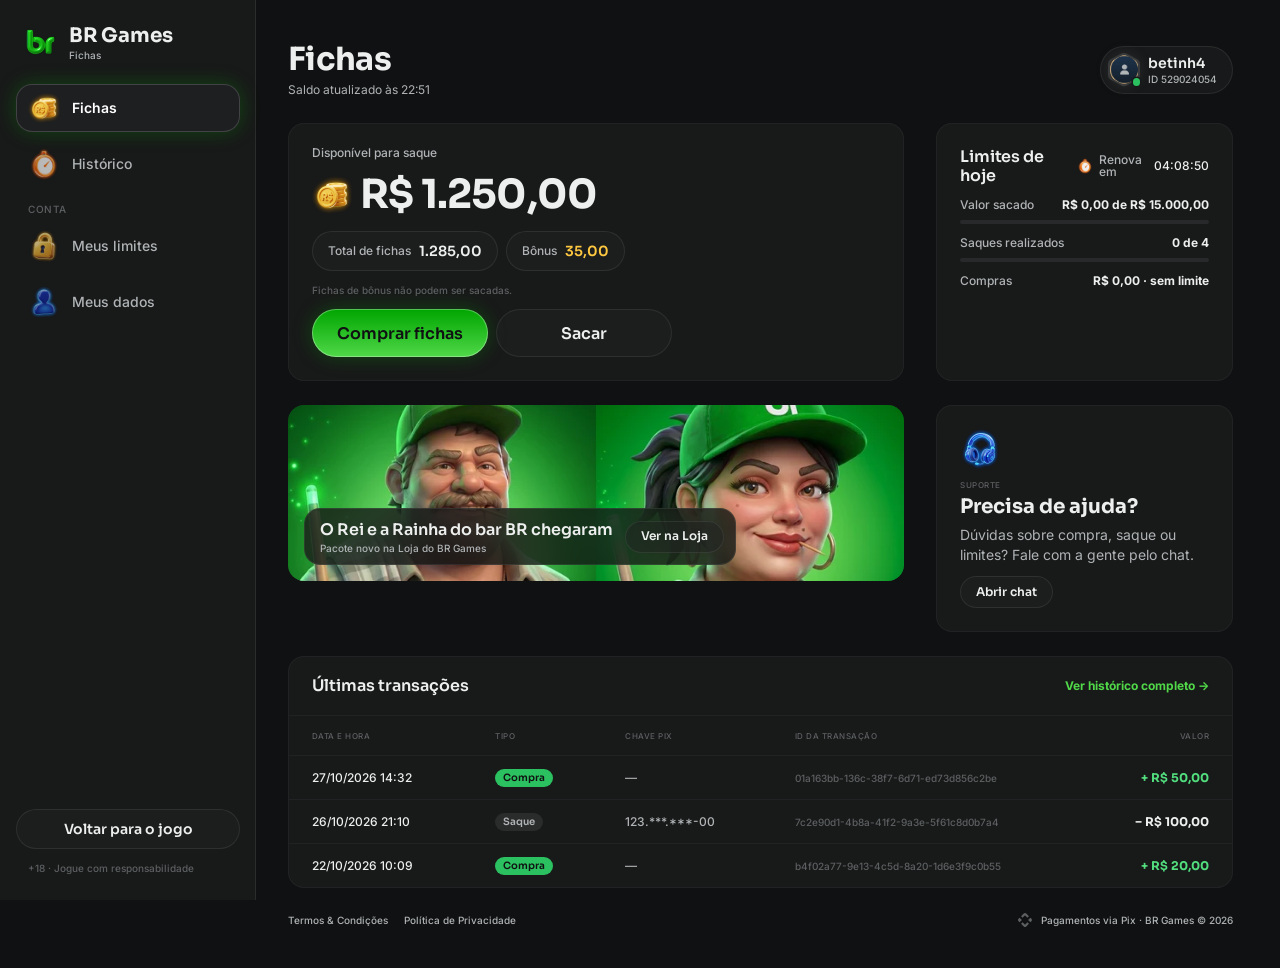
==== fichas/index.html @ 83081dbf "BR Games · protótipo navegável gerado a partir do EstrelaGames (cores, logo, verso, Rei e Rainha do " ====
<!doctype html>
<html lang="pt-BR">
<head>
<meta charset="utf-8">
<meta name="viewport" content="width=device-width, initial-scale=1, viewport-fit=cover">
<meta name="robots" content="noindex, nofollow">
<meta name="theme-color" content="#101112">
<title>Fichas · BR Games</title>
<link rel="icon" href="../assets/ui/logo_icon.webp">
<link rel="preconnect" href="https://fonts.googleapis.com">
<link rel="preconnect" href="https://fonts.gstatic.com" crossorigin>
<link rel="stylesheet" href="https://fonts.googleapis.com/css2?family=Inter:wght@400;500;600;700&family=Sora:wght@600;700;800&display=swap">
<link rel="stylesheet" href="../css/tokens.css?v=20261027h">
<link rel="stylesheet" href="../css/ui.css?v=20261027h">
<link rel="stylesheet" href="fichas.css?v=20261027h">
</head>
<body>
<svg width="0" height="0" style="position:absolute" aria-hidden="true">
  <defs><clipPath id="hexclip" clipPathUnits="objectBoundingBox"><path id="hexpath" d=""/></clipPath></defs>
  <symbol id="i-chev-l-light" viewBox="0 0 320 512"><path d="M20.7 267.3c-6.2-6.2-6.2-16.4 0-22.6l192-192c6.2-6.2 16.4-6.2 22.6 0s6.2 16.4 0 22.6L54.6 256 235.3 436.7c6.2 6.2 6.2 16.4 0 22.6s-16.4 6.2-22.6 0l-192-192z"/></symbol>
  <symbol id="i-x" viewBox="0 0 384 512"><path d="M324.5 411.1c6.2 6.2 16.4 6.2 22.6 0s6.2-16.4 0-22.6L214.6 256 347.1 123.5c6.2-6.2 6.2-16.4 0-22.6s-16.4-6.2-22.6 0L192 233.4 59.5 100.9c-6.2-6.2-16.4-6.2-22.6 0s-6.2 16.4 0 22.6L169.4 256 36.9 388.5c-6.2 6.2-6.2 16.4 0 22.6s16.4 6.2 22.6 0L192 278.6 324.5 411.1z"/></symbol>
  <symbol id="i-check" viewBox="0 0 448 512"><path d="M438.6 105.4c12.5 12.5 12.5 32.8 0 45.3l-256 256c-12.5 12.5-32.8 12.5-45.3 0l-128-128c-12.5-12.5-12.5-32.8 0-45.3s32.8-12.5 45.3 0L160 338.7 393.4 105.4c12.5-12.5 32.8-12.5 45.3 0z"/></symbol>
  <symbol id="i-copy" viewBox="0 0 448 512"><path d="M208 0H332.1c12.7 0 24.9 5.1 33.9 14.1l67.9 67.9c9 9 14.1 21.2 14.1 33.9V336c0 26.5-21.5 48-48 48H208c-26.5 0-48-21.5-48-48V48c0-26.5 21.5-48 48-48zM48 128h80v64H64V448H256V416h64v48c0 26.5-21.5 48-48 48H48c-26.5 0-48-21.5-48-48V176c0-26.5 21.5-48 48-48z"/></symbol>
  <symbol id="i-pix" viewBox="0 0 24 24"><path d="M6.1 6.3 10.1 2.3a2.7 2.7 0 0 1 3.8 0l4 4-2.3 2.3-2.9-2.9a1 1 0 0 0-1.4 0L8.4 8.6 6.1 6.3zm11.8 11.4-4 4a2.7 2.7 0 0 1-3.8 0l-4-4 2.3-2.3 2.9 2.9a1 1 0 0 0 1.4 0l2.9-2.9 2.3 2.3zM2.3 10.1l1.6-1.6L7.4 12l-3.5 3.5-1.6-1.6a2.7 2.7 0 0 1 0-3.8zm19.4 0a2.7 2.7 0 0 1 0 3.8l-1.6 1.6-3.5-3.5 3.5-3.5 1.6 1.6z"/></symbol>
</svg>

<div class="fx">
  <aside class="side" id="side" aria-label="Menu"></aside>
  <div class="main">
    <header class="mtop" id="mtop"></header>
    <main class="page" id="page"></main>
    <footer class="foot" id="foot"></footer>
  </div>
</div>
<div class="veil" id="veil" hidden><section class="drawer" id="drawer" role="dialog" aria-modal="true"></section></div>
<div class="toast" id="toast"><span class="hint-pill" id="toastTxt"></span></div>

<script src="fichas.js?v=20261027h"></script>
</body>
</html>
---- css/tokens.css ----
/* BR Games · tokens do DS EstrelaGames (Rjx31bgpOt4m1U8DVKyWtd · modo BR Games), valores resolvidos 1:1 */
:root{
  color-scheme: dark;
  /* background */
  --bg-default:#101112; --bg-subtle:#181919; --bg-strong:#212223; --bg-raised:#28292a; --bg-inset:#010101; --bg-highlight:#ffffff14; --bg-chrome:#181919; --bg-divider:#28292a; --bg-band:#00000052;
  --bga-default-50:#10111280; --bga-default-75:#101112bf; --bga-subtle-50:#18191980; --bga-subtle-75:#181919bf;
  --bga-strong-25:#21222340; --bga-strong-50:#21222380; --bga-strong-75:#212223bf;
  --bga-secondary-16:#50d84929; --bga-secondary-32:#50d84952; --bga-accent-12:#ffc8411f;
  /* border */
  --border-muted:#ffffff14; --border-default:#212223; --border-strong:#383a3b; --border-focus:#00a500;
  --border-hl-top:#ffffff29; --border-gold-top:#b3f6ade5; --border-gold-bottom:#00a5005c;
  /* text */
  --text-default:#edeeee; --text-muted:#b0b4b6; --text-link:#50d849; --text-subtle:#5d6062; --text-disabled:#454849;
  --text-brand:#50d849; --text-success:#52de7e; --text-error:#ff6b6e; --text-prize:#ffc841;
  --text-on-color:#ffffff; --text-on-color-muted:#ffffffd9; --text-on-color-subtle:#ffffffb2; --text-on-light:#101112;
  /* system */
  --sys-info:#00b201; --sys-success:#2cc160; --sys-success-strong:#8cf0a9; --sys-warning:#ffbe2e; --sys-error:#ef4452;
  --sysa-success-25:#2cc16040; --sysa-error-25:#ef445240; --sysa-info-25:#3b74f540;
  --notification-error:#ef4452;
  /* effects */
  --hl-subtle:#ffffff29; --hl:#ffffff52; --hl-strong:#ffffff7a;
  --shadow-faint:#0000001f; --shadow-subtle:#0000003d; --shadow:#00000066; --shadow-strong:#00000080;
  --glow-info:#00a50052; --glow-accent:#ffbe2e52; --glow-success:#52de7ea3; --glow-gold:#50d84952; --glow-blue:#50d849; --glow-red:#ff6b6e;
  /* surfaces */
  --surface-card-top:#181919; --surface-card-bottom:#101112; --surface-elevated-top:#28292a; --surface-elevated-bottom:#181919;
  /* buttons */
  --btn-primary-top:#00a500; --btn-primary-bg:#297e25; --btn-secondary-border:#00b201;
  --btn-disabled-top:#28292a; --btn-disabled-bg:#28292a; --btn-disabled-text:#454849;
  /* tabs */
  --tab-default-text:#b0b4b6; --tab-container:#212223; --input-border:#212223;
  --tab-padrao:#00a500; --tab-padrao-tint:#00a5003d; --tab-rosa:#e93d82; --tab-rosa-tint:#e93d823d;
  /* games */
  --game-truco:#e5484d; --game-paulista:#3b74f5; --game-cacheta:#8752f2; --game-tranca:#2cc160; --game-buraco:#1f9a4a;
  --game-poker:#0fa968; --game-sinuca:#2fa35a; --game-todos:#00b201; --game-domino:#14b8a6; --game-dama:#f76b15; --game-xadrez:#5b6cff;
  --game-paulista-tint:#3b74f53d; --game-truco-tint:#e5484d3d; --game-cacheta-tint:#8752f23d; --game-buraco-tint:#1f9a4a3d;
  /* crew */
  --crew-engenheiro:#4fb3ff; --crew-comandante:#f5c542; --crew-piloto:#ff5a36; --crew-navegador:#e86bff; --crew-explorador:#4dffb8;
  --crew-bar:#ff9f43; --crew-reis:#34d399; --crew-nobru:#3d8bff; --crew-inhui:#ff4fb0;
  /* stake / table */
  --stake-padrao-top:#215a1e; --stake-padrao-bottom:#182b16; --stake-iniciante-top:#1f9a4a; --stake-iniciante-bottom:#1f502c;
  --table-card-top:#1f5a4a; --table-card-bottom:#0f2e2a; --table-stake:#ffc841;
  --plus-bg:#52de7e; --plus-icon:#101112;
  /* cards */
  --card-face:#ffffff; --card-border:#9ea2a4; --suit-red:#c72c3d; --suit-black:#141922; --back-top:#256b22; --back-bottom:#163c14;
  /* seat timer */
  --seat-timer-track:#ffffff1f; --seat-timer:#00b201;
  /* type */
  --f-display:"Sora", "Inter", system-ui, sans-serif;
  --f-ui:"Inter", system-ui, -apple-system, sans-serif;
  --f-call:"Industry", "Sora", sans-serif;
  /* marca · BR Games (sobrescreve) */
  --back-top:#163c14; --back-bottom:#121b12; --btn-primary-text:#101112; --btn-primary-bg:#50d849; --crew-nobru:#00B201; --crew-inhui:#00B201; --crew-rainhabr:#50D849;
}
/* estilos de texto do DS */
.t-d3xl{font:700 64px/1.2 var(--f-display);letter-spacing:-.02em}
.t-d2xl{font:700 48px/1.2 var(--f-display);letter-spacing:-.02em}
.t-dxl{font:700 40px/1.2 var(--f-display);letter-spacing:-.02em}
.t-dl{font:700 32px/1.2 var(--f-display);letter-spacing:-.02em}
.t-dm{font:700 24px/1.2 var(--f-display);letter-spacing:-.01em}
.t-ds{font:700 20px/1.2 var(--f-display);letter-spacing:-.01em}
.t-dxs{font:600 16px/1.2 var(--f-display)}
.t-d2xs{font:600 14px/1.2 var(--f-display)}
.t-d3xs{font:600 12px/1.2 var(--f-display)}
.t-hm{font:700 20px/1.2 var(--f-ui)}
.t-ll{font:500 16px/1 var(--f-ui)} .t-lm{font:500 14px/1 var(--f-ui)} .t-ls{font:500 12px/1 var(--f-ui)} .t-lxs{font:500 10px/1 var(--f-ui)} .t-l2xs{font:500 8px/1 var(--f-ui)}
.t-link{font:700 12px/1.5 var(--f-ui)}
.t-p2xl{font:400 20px/1.5 var(--f-ui)} .t-pm{font:400 14px/1.5 var(--f-ui)} .t-ps{font:400 12px/1.5 var(--f-ui)}
---- css/ui.css ----
/* EstrelaGames · base + componentes do DS (Apple Gamer Style · Glass). Medidas 1:1 com o Figma (frame 375). */
*{box-sizing:border-box}
html,body{height:100%;margin:0}
body{background:#05080c;color:var(--text-default);font-family:var(--f-ui);-webkit-font-smoothing:antialiased;overflow:hidden;-webkit-text-size-adjust:100%}
button{font:inherit;color:inherit;border:0;background:none;padding:0;margin:0;cursor:pointer;-webkit-tap-highlight-color:transparent;text-align:inherit}
button:focus-visible,[role="button"]:focus-visible{outline:2px solid var(--border-focus);outline-offset:2px}
/* cards clicáveis são div[role=button]: o WebKit (iPhone) não estica os filhos de um <button> com flex */
[role="button"]{cursor:pointer;-webkit-tap-highlight-color:transparent;-webkit-user-select:none;user-select:none;outline:0}
input{font:inherit;color:inherit;border:0;background:none;outline:0;padding:0;margin:0;min-width:0}
img,video{display:block;max-width:100%;user-select:none;-webkit-user-drag:none}
svg{display:block}
[hidden]{display:none!important}
.ic{flex:none;object-fit:contain;pointer-events:none}

/* ---------- aparelho ---------- */
.stage-wrap{position:fixed;inset:0;display:flex;align-items:center;justify-content:center}
.phone{position:relative;width:375px;height:812px;background:var(--bg-subtle);overflow:hidden;border-radius:48px;box-shadow:0 0 0 10px #0c1016,0 0 0 11px #2a3340,0 40px 80px rgba(0,0,0,.6);transform-origin:center;display:flex;flex-direction:column}
.status{position:relative;flex:none;height:44px;display:flex;align-items:center;justify-content:space-between;padding:0 26px 0 32px;font:600 15px/1 var(--f-ui);background:var(--bg-subtle);z-index:60;pointer-events:none}
.status .island{position:absolute;left:50%;top:10px;width:118px;height:32px;margin-left:-59px;border-radius:20px;background:#000}
.status .icons{display:flex;gap:6px;align-items:center}
.app{position:relative;flex:1;min-height:0;overflow:hidden}
@media (max-width:520px){
  .phone{width:100vw;height:100vh;height:100dvh;border-radius:0;box-shadow:none;transform:none!important}
  .status{display:none}
  .app{padding-top:env(safe-area-inset-top,0px)}
}
.scr{position:absolute;inset:0;display:flex;flex-direction:column;background:var(--bg-subtle);overflow:hidden}
.app>.scr{top:env(safe-area-inset-top,0px)}
@media (min-width:521px){.app>.scr{top:0}}
.scroll{flex:1;min-height:0;overflow-y:auto;overflow-x:hidden;-webkit-overflow-scrolling:touch;scrollbar-width:none;overscroll-behavior:contain}
.scroll::-webkit-scrollbar,.hscroll::-webkit-scrollbar{display:none}
/* linha com rolagem lateral: sem clip, sangra até a borda da tela (regra Oct 26) */
.hscroll{display:flex;overflow-x:auto;overflow-y:visible;scrollbar-width:none;margin:0 -8px;padding:0 8px;scroll-padding:0 8px;-webkit-overflow-scrolling:touch}

/* ---------- ícones 3D ---------- */
.i16{width:16px;height:16px}.i20{width:20px;height:20px}.i24{width:24px;height:24px}.i28{width:28px;height:28px}.i32{width:32px;height:32px}.i36{width:36px;height:36px}.i40{width:40px;height:40px}.i48{width:48px;height:48px}

/* ---------- header-game (Mobile · Glass) ---------- */
.hdr{position:relative;flex:none;height:64px;display:flex;align-items:center;gap:4px;padding:8px 12px;background:var(--bg-subtle);overflow:hidden;z-index:20}
.hdr::before{content:"";position:absolute;left:48px;top:-70px;width:280px;height:140px;border-radius:50%;background:var(--glow-blue);filter:blur(60px);opacity:.15;pointer-events:none}
.hdr .side{position:relative;flex:1;min-width:0;display:flex;align-items:center;gap:4px}
.hdr .logo{width:24px;height:36px;display:grid;place-items:center;flex:none}
.hdr .logo img{width:25px;height:24px}
.cpill{flex:1;min-width:0;height:34px;display:flex;align-items:center;gap:2px;padding:4px;border-radius:999px;background:linear-gradient(90deg,#52de7e1a,#21222306),var(--bga-strong-50);box-shadow:inset 0 0 0 1px var(--border-muted);overflow:hidden}
.cpill.bonus{padding:4px 8px 4px 4px;background:linear-gradient(90deg,#21222306,#ffc8411a),var(--bga-strong-50)}
.cpill .ic{width:24px;height:24px}
.cpill .t{flex:1;min-width:0;display:flex;flex-direction:column;gap:2px;text-align:left}
.cpill .t small{font:500 8px/1 var(--f-ui);color:var(--text-muted)}
.cpill .t b{font:700 12px/10px var(--f-ui);color:var(--text-default);white-space:nowrap;overflow:hidden;text-overflow:ellipsis}
.cpill.bonus .t b{color:var(--text-prize)}
.cpill .plus{width:20px;height:20px;border-radius:10px;background:var(--plus-bg);display:grid;place-items:center;flex:none}
.cpill .plus svg{width:12px;height:12px;fill:var(--plus-icon)}
.hbell{position:relative;width:36px;height:36px;border-radius:18px;background:var(--bga-strong-50);box-shadow:inset 0 0 0 1px var(--border-muted);display:grid;place-items:center;flex:none}
.hbell .ic{width:28px;height:28px}
.hbell i{position:absolute;left:28px;top:0;width:8px;height:8px;border-radius:50%;background:var(--notification-error)}
.hbell i[hidden]{display:none}

/* ---------- header-avatar (hexágono com borda da tripulação) ---------- */
.hav{position:relative;display:inline-block;flex:none;width:var(--w,44px);height:var(--h,48px)}
.hav .gl{position:absolute;left:-4.5%;top:0;width:109%;aspect-ratio:1;border-radius:50%;background:var(--cc);filter:blur(calc(var(--w,44px) * .16));opacity:.45;pointer-events:none}
.hav .hx{position:absolute;inset:0;-webkit-clip-path:url(#hexclip);clip-path:url(#hexclip);background:var(--cc)}
.hav .hx img{position:absolute;inset:2px;width:calc(100% - 4px);height:calc(100% - 4px);object-fit:cover;object-position:center top;-webkit-clip-path:url(#hexclip);clip-path:url(#hexclip);background:var(--bg-raised)}
.hav .on{position:absolute;left:77%;top:75%;width:23%;aspect-ratio:1;border-radius:50%;background:var(--sys-success);box-shadow:0 0 0 1.5px var(--bg-subtle)}
.hav.xs{--w:24px;--h:26px}.hav.s{--w:32px;--h:35px}.hav.m{--w:44px;--h:48px}.hav.l{--w:56px;--h:60px}
.hav.xs .hx img,.hav.s .hx img{inset:1.5px;width:calc(100% - 3px);height:calc(100% - 3px)}
.hav.empty{height:var(--w)}
.hav.empty .av0{position:absolute;inset:4.5%;width:91%;height:91%}
.hav.empty .add{position:absolute;left:63.6%;top:63.6%;width:27.3%;height:27.3%;border-radius:50%;background:var(--plus-bg);box-shadow:0 0 0 1.2px var(--bg-subtle);display:grid;place-items:center}
.hav.empty .add svg{width:58%;height:58%;fill:var(--plus-icon)}

/* ---------- avatar circular (avatar-estrela-games) ---------- */
.av{position:relative;display:inline-block;vertical-align:middle;flex:none;width:var(--s,48px);height:var(--s,48px);border-radius:50%;background:linear-gradient(180deg,var(--surface-elevated-top),var(--surface-elevated-bottom));box-shadow:inset 0 0 0 var(--bw,2px) #ffffff29}
.av img{position:absolute;inset:var(--bw,2px);width:calc(100% - 2*var(--bw,2px));height:calc(100% - 2*var(--bw,2px));border-radius:50%;object-fit:cover;object-position:center top}
.av.s{--s:32px;--bw:1px}.av.m{--s:48px;--bw:2px}.av.l{--s:80px;--bw:3px}.av.xl{--s:120px;--bw:4px}
.av .lvl{position:absolute;left:50%;bottom:-4px;transform:translateX(-50%);padding:1px 6px;border-radius:999px;background:var(--bg-raised);box-shadow:0 0 0 2px var(--bg-default);font:600 12px/14px var(--f-display);white-space:nowrap}
.av.empty .ph{position:absolute;inset:25%;width:50%;height:50%;fill:#ffffff52}
.av .addb{position:absolute;left:63.3%;top:63.3%;width:36.7%;height:36.7%;border-radius:50%;background:var(--plus-bg);display:grid;place-items:center;box-shadow:0 0 0 3px var(--bg-subtle)}
.av .addb svg{width:50%;height:50%;fill:#fff}

/* ---------- navbar-glass ---------- */
.nav{position:absolute;left:16px;right:16px;bottom:calc(12px + env(safe-area-inset-bottom,0px));height:64px;display:flex;align-items:stretch;padding:4px;border-radius:24px;background:var(--bga-strong-75);box-shadow:inset 0 0 0 1px var(--border-muted);-webkit-backdrop-filter:blur(24px);backdrop-filter:blur(24px);z-index:30}
.nav>button{position:relative;flex:1;min-width:0;display:flex;flex-direction:column;align-items:center;justify-content:center;border-radius:20px}
.nav>button .ic{width:32px;height:32px;opacity:.75}
.nav>button>span{font:500 10px/1 var(--f-ui);color:var(--text-subtle);white-space:nowrap}
.nav>button.on{flex:none;width:104px;justify-content:flex-end;gap:2px;padding-bottom:6px;background:var(--bga-secondary-16);box-shadow:inset 0 0 0 1px var(--hl-subtle),0 0 20px var(--glow-info)}
.nav>button.on .ic{position:absolute;left:28px;top:-14px;width:48px;height:48px;opacity:1}
.nav>button.on .lr{width:100%;display:flex;align-items:center;justify-content:space-between;padding:0 8px}
.nav>button.on .lr span{font:500 10px/1 var(--f-ui);color:var(--text-on-color)}
.nav .lr i{width:16px;height:16px;display:grid;place-items:center}
.nav .lr svg{width:10px;height:16px;fill:var(--text-on-color)}

/* ---------- game-block ---------- */
.gb{position:relative;flex:none;width:72px;height:64px;border-radius:16px;display:flex;flex-direction:column;align-items:center;justify-content:center;padding:4px 0;background:var(--tab-container);box-shadow:inset 0 0 0 1px var(--hl);font:500 10px/1 var(--f-ui);color:var(--text-on-color);white-space:nowrap}
.gb .ic{width:40px;height:40px}
.gb.on{justify-content:flex-end;padding:0 0 6px;background:var(--gc);box-shadow:0 4px 12px var(--gs,transparent)}
.gb.on .ic{position:absolute;left:50%;top:-12px;width:60px;height:60px;margin-left:-30px}
.gb .lk{position:absolute;right:4px;top:4px;width:14px;height:14px;opacity:.8}
.gb.on .lk{display:none}
.games-row{gap:8px;padding-top:12px;margin-top:-12px}
.games-row .gb{width:72px}

/* ---------- tabs ---------- */
.tabs{display:flex;gap:2px;height:44px;padding:4px;border-radius:12px;background:var(--bg-raised);box-shadow:inset 0 0 0 1px var(--input-border)}
.tabs>button{position:relative;flex:1;min-width:0;height:34px;border-radius:8px;display:flex;align-items:center;justify-content:center;padding:8px 16px;font:500 12px/1 var(--f-ui);color:var(--tab-default-text);white-space:nowrap}
.tabs>button.on{background:var(--tc-tint);font:700 12px/18px var(--f-ui);color:var(--text-default)}
.tabs>button.on::after{content:"";position:absolute;left:50%;bottom:0;width:24px;height:3px;margin-left:-12px;border-radius:2px;background:var(--tc);box-shadow:0 0 8px var(--tc)}
.tabs>button .lk{font:500 9px/1 var(--f-ui);margin-left:4px;opacity:.7}
.tabs{--tc:var(--tab-padrao);--tc-tint:var(--tab-padrao-tint)}
.tabs.t-azul{--tc:var(--game-paulista);--tc-tint:var(--game-paulista-tint)}
.tabs.t-vermelha{--tc:var(--game-truco);--tc-tint:var(--game-truco-tint)}
.tabs.t-roxa{--tc:var(--game-cacheta);--tc-tint:var(--game-cacheta-tint)}
.tabs.t-verde{--tc:var(--game-buraco);--tc-tint:var(--game-buraco-tint)}
.tabs.t-rosa{--tc:var(--tab-rosa);--tc-tint:var(--tab-rosa-tint)}

/* ---------- button-glass ---------- */
.btn{display:inline-flex;align-items:center;justify-content:center;gap:8px;white-space:nowrap;transition:transform .12s,filter .12s;flex:none}
.btn:active{transform:scale(.97)}
.btn.l{height:48px;padding:0 24px;border-radius:24px;font:600 16px/1.2 var(--f-display)}
.btn.m{height:40px;padding:0 20px;border-radius:20px;font:600 14px/1.2 var(--f-display)}
.btn.s{height:32px;padding:0 16px;border-radius:16px;font:600 12px/1.2 var(--f-display)}
.btn.xl{height:56px;padding:0 24px;border-radius:28px;font:600 16px/1.2 var(--f-display)}
.btn.m44{height:44px;border-radius:22px}
.btn.pri{background:linear-gradient(180deg,var(--btn-primary-top),var(--btn-primary-bg));box-shadow:inset 0 0 0 1px var(--hl),0 0 20px var(--glow-info);color:var(--btn-primary-text)}
.btn.sec{background:var(--bga-strong-50);box-shadow:inset 0 0 0 1px var(--border-muted);color:var(--text-default)}
.btn:disabled,.btn.dis{background:var(--btn-disabled-bg);box-shadow:none;color:var(--btn-disabled-text);pointer-events:none}
.btn.danger-txt{background:none;box-shadow:none;color:var(--text-error);font:500 14px/1 var(--f-ui)}
.btn.fill{flex:1;min-width:0}
.btn.wide{width:100%}
.btn .ic{width:20px;height:20px}

/* ---------- button-icon ---------- */
.bicon{width:40px;height:40px;border-radius:20px;display:grid;place-items:center;flex:none;background:var(--bga-strong-50);box-shadow:inset 0 0 0 1px var(--border-muted)}
.bicon .ic{width:24px;height:24px}
.bicon.s{width:32px;height:32px;border-radius:16px}.bicon.s .ic{width:20px;height:20px}
.bicon svg{width:14px;height:14px;fill:var(--text-default)}
.bicon.s28{width:28px;height:28px;border-radius:14px}.bicon.s28 svg{width:16px;height:16px}

/* ---------- tag ---------- */
.tag{display:inline-flex;align-items:center;gap:4px;padding:2px 8px;border-radius:999px;font:600 12px/14px var(--f-display);white-space:nowrap;flex:none}
.tag.neutral{background:#ffffff14;color:var(--text-muted)}
.tag.gold{background:#50d84929;color:var(--text-brand);box-shadow:inset 0 0 0 1px #b3f6ad8c}
.tag.success{background:var(--sys-success);color:var(--bg-default)}
.tag.danger{background:var(--sys-error);color:var(--text-default)}
.tag.info{background:var(--sys-info);color:var(--text-default)}
.tag.live{background:var(--sys-error);color:var(--text-default)}
.tag.beginner{background:var(--game-buraco);color:var(--text-default)}

/* ---------- section-title ---------- */
.stitle{display:flex;align-items:center;justify-content:space-between;gap:16px}
.stitle .tx{flex:1;min-width:0;display:flex;flex-direction:column;gap:2px}
.stitle b{font:700 20px/1.2 var(--f-display);letter-spacing:-.01em}
.stitle small{font:500 12px/1 var(--f-ui);color:var(--text-muted)}
.trow{display:flex;align-items:center;justify-content:space-between;gap:8px}
.trow b{font:600 14px/1.2 var(--f-display)}
.trow small{font:500 10px/1 var(--f-ui);color:var(--text-subtle)}

/* ---------- page-top ---------- */
.ptop{flex:none;display:flex;align-items:center;justify-content:space-between;gap:8px;padding:8px;min-height:45px}
.ptop .l{display:flex;align-items:center;gap:8px;min-width:0}
.ptop .back{width:28px;height:28px;border-radius:14px;display:grid;place-items:center;background:var(--bga-strong-50);box-shadow:inset 0 0 0 1px var(--border-muted);flex:none}
.ptop .back svg{width:10px;height:16px;fill:var(--text-default)}
.ptop .tx{display:flex;flex-direction:column;min-width:0}
.ptop .tx b{font:600 16px/1.2 var(--f-display);white-space:nowrap;overflow:hidden;text-overflow:ellipsis}
.ptop .tx small{display:flex;align-items:center;gap:4px;font:500 10px/1 var(--f-ui);color:var(--text-muted)}
.ptop .tx small i{width:6px;height:6px;border-radius:50%;background:var(--sys-success)}

/* ---------- input-search / input ---------- */
.search{display:flex;align-items:center;gap:8px;height:40px;padding:0 16px 0 12px;border-radius:20px;background:var(--bga-strong-50);box-shadow:inset 0 0 0 1px var(--border-muted)}
.search svg{width:16px;height:16px;fill:var(--text-muted);flex:none}
.search input{flex:1;font:500 12px/1 var(--f-ui);color:var(--text-default)}
.search input::placeholder{color:var(--text-muted)}
.field{display:flex;flex-direction:column;gap:8px}
.field>label{font:500 14px/1 var(--f-ui);color:var(--text-default)}
.field .box{display:flex;align-items:center;gap:8px;height:40px;padding:8px 12px;border-radius:12px;background:var(--bga-strong-50);box-shadow:inset 0 0 0 1px var(--border-muted)}
.field .box:focus-within{box-shadow:inset 0 0 0 1px var(--border-focus)}
.field .box input{flex:1;font:400 14px/1.5 var(--f-ui);color:var(--text-default)}
.field .box input::placeholder{color:var(--text-disabled)}
.field .box button svg{width:20px;height:20px;fill:var(--text-muted)}

/* ---------- otp ---------- */
.otp{display:flex;gap:8px;justify-content:center}
.otp .bx{width:48px;height:56px;border-radius:12px;background:#ffffff14;display:grid;place-items:center;font:700 24px/1.2 var(--f-display);color:var(--text-default);box-shadow:inset 0 0 0 1px var(--border-muted)}
.otp .bx.act{background:#ffffff1f;box-shadow:inset 0 0 0 2px var(--border-focus),0 0 12px var(--glow-info)}
.otp .bx.act::after{content:"";width:2px;height:24px;background:var(--border-focus);animation:blink 1s steps(1) infinite}
@keyframes blink{50%{opacity:0}}
.otp-in{position:absolute;opacity:0;pointer-events:none;width:1px;height:1px}

/* ---------- progress ---------- */
.prog{height:4px;border-radius:999px;background:#ffffff1f;overflow:hidden;flex:1}
.prog i{display:block;height:100%;border-radius:inherit;background:var(--tab-padrao);transition:width .3s}

/* ---------- stake-pill ---------- */
.stakes{position:relative;height:128px;overflow:hidden;margin:0 -8px}
.stakes .track{position:absolute;top:8px;left:50%;transform:translateX(-50%);display:flex;align-items:center;gap:8px;height:112px}
.sp{position:relative;flex:none;display:flex;flex-direction:column;border-radius:16px;padding:4px 4px 0;background:linear-gradient(180deg,var(--surface-elevated-top),var(--surface-card-bottom));box-shadow:inset 0 0 0 1px #ffffff29,0 16px 40px var(--shadow);transition:width .25s,height .25s}
.sp .st{position:relative;flex:1;align-self:stretch;border-radius:12px;display:flex;flex-direction:column;align-items:center;justify-content:center;gap:4px;background:linear-gradient(180deg,var(--stake-padrao-top),var(--stake-padrao-bottom));box-shadow:inset 0 0 0 1px var(--hl-subtle),inset 0 2px 8px var(--shadow)}
.sp .v{display:flex;align-items:center;gap:4px;font:600 14px/1.2 var(--f-display);white-space:nowrap}
.sp .v .ic{width:14px;height:14px}
.sp .q{position:absolute;top:4px;right:4px;display:flex;align-items:center;gap:3px;padding:2px 5px;border-radius:8px;background:var(--bga-strong-50);font:500 8px/1 var(--f-ui);white-space:nowrap}
.sp .q::before{content:"";width:5px;height:5px;border-radius:50%;background:var(--sys-success)}
.sp .tg{padding:2px 6px;border-radius:6px;background:var(--bga-strong-50);font:500 8px/1 var(--f-ui);color:var(--text-success)}
.sp .ft{flex:none;display:flex;align-items:center;justify-content:center;gap:3px;padding:4px 0 5px;white-space:nowrap}
.sp .ft small{font:500 8px/1 var(--f-ui);color:var(--text-muted)}
.sp .ft b{font:500 8px/1 var(--f-ui)}
.sp.ini .st{background:linear-gradient(180deg,var(--stake-iniciante-top),var(--stake-iniciante-bottom))}
.sp.S{width:68px;height:68px;padding:4px}
.sp.S .q,.sp.S .ft,.sp.S .tg{display:none}
.sp.M{width:88px;height:88px}
.sp.M .v{font:600 16px/1.2 var(--f-display)} .sp.M .v .ic{width:18px;height:18px}
.sp.L{width:112px;height:112px}
.sp.L .v{font:700 20px/1.2 var(--f-display);letter-spacing:-.01em} .sp.L .v .ic{width:24px;height:24px}
.sp.L .ft b{font:500 10px/1 var(--f-ui)}
.sp.on{box-shadow:inset 0 0 0 2px var(--btn-secondary-border),0 0 20px var(--glow-info)}
.sp.on .st{background:linear-gradient(180deg,var(--btn-primary-top),var(--btn-primary-bg))}
.sp.on.ini .st{background:linear-gradient(180deg,var(--stake-iniciante-top),var(--stake-iniciante-bottom))}
.stake-grid{display:grid;grid-template-columns:repeat(3,minmax(0,1fr));gap:12px}
.stake-grid .sp{width:auto;height:88px}

/* ---------- table-glass (mesa aberta) ---------- */
.tg-row{display:grid;grid-template-columns:repeat(2,minmax(0,1fr));gap:16px 8px}
.tgl{position:relative;height:92px;border-radius:46px;padding:4px;display:flex;background:linear-gradient(180deg,var(--surface-elevated-top),var(--surface-card-bottom));box-shadow:inset 0 0 0 1px #ffffff29,0 16px 40px var(--shadow);text-align:left}
.tgl .felt{flex:1;align-self:stretch;min-width:0;display:flex;align-items:center;padding:10px 12px 6px 70px;border-radius:41px;background:linear-gradient(180deg,var(--table-card-top),var(--table-card-bottom));box-shadow:inset 0 0 0 1px var(--hl-subtle),inset 0 2px 8px var(--shadow)}
.tgl .vals{display:flex;flex-direction:column;gap:4px;min-width:0}
.tgl .vals b{font:600 14px/1.2 var(--f-display);color:var(--table-stake);white-space:nowrap}
.tgl .vals small{font:500 10px/1 var(--f-ui);color:#ffffffb2;white-space:nowrap}
.tgl .seats{display:flex;align-items:center;gap:2px;height:20px}
.tgl .seats .pl{display:flex}
.tgl .seats .pl span{width:20px;height:20px;border-radius:10px;overflow:hidden;background:var(--cc);margin-right:-6px;box-shadow:0 0 0 1px var(--table-card-bottom)}
.tgl .seats .pl span img{width:100%;height:100%;object-fit:cover;object-position:center top}
.tgl .seats em{font:600 12px/14px var(--f-display);font-style:normal;margin-left:8px}
.tgl .tab{position:absolute;left:50%;top:-8px;transform:translateX(-50%);padding:2px 8px;border-radius:8px;background:var(--surface-elevated-top);box-shadow:inset 0 0 0 1px var(--border-muted);font:500 10px/12px var(--f-ui);color:var(--text-subtle);white-space:nowrap}
.tgl .deck{position:absolute;left:14px;top:25px;width:52px;height:52px}
.tgl.locked .felt>*{opacity:.55}
.tgl.pool{border-radius:16px}
.tgl.pool .felt{border-radius:12px;position:relative;overflow:hidden;background:linear-gradient(180deg,#2fa35a,#145c32)}
.tgl.pool .felt::before{content:"";position:absolute;left:30%;top:0;bottom:0;border-left:1px solid #ffffff29}
.tgl.pool .pk{position:absolute;width:10px;height:10px;border-radius:50%;background:#000000b2;box-shadow:inset 0 0 0 1px #ffffff1f}

/* ---------- action-tile ---------- */
.atile{width:80px;height:64px;border-radius:16px;display:flex;flex-direction:column;align-items:center;justify-content:center;background:var(--bga-strong-50);box-shadow:inset 0 0 0 1px var(--border-muted);font:600 14px/1.2 var(--f-display);flex:none}
.atile .ic{width:28px;height:28px}

/* ---------- bottom sheet (sheet glass) ---------- */
.veil{position:absolute;inset:0;z-index:50;background:var(--bga-default-75);display:flex;align-items:flex-end;animation:fade .2s both}
.bsheet{position:relative;width:100%;max-height:calc(100% - 24px);display:flex;flex-direction:column;align-items:stretch;gap:12px;padding:8px 12px calc(24px + env(safe-area-inset-bottom,0px));border-radius:24px 24px 0 0;background:var(--bg-subtle);box-shadow:inset 0 1px 0 var(--hl-subtle),0 16px 40px var(--shadow);animation:up .28s cubic-bezier(.2,.9,.3,1) both;overflow:hidden}
.bsheet.g16{gap:16px}
.bsheet .handle{width:36px;height:4px;border-radius:2px;background:var(--border-muted);align-self:center;flex:none}
.bsheet .scroll{margin:0 -12px;padding:0 12px}
.sh-h{display:flex;align-items:center;gap:12px;flex:none}
.sh-h>.ic{width:36px;height:36px}
.sh-h .tx{flex:1;min-width:0;display:flex;flex-direction:column;gap:2px}
.sh-h .tx b{font:600 16px/1.2 var(--f-display)}
.sh-h .tx small{font:500 10px/1.2 var(--f-ui);color:var(--text-subtle)}
.sh-h .tx small.ok{display:flex;align-items:center;gap:6px;color:var(--sys-success)}
.sh-h .tx small.ok::before{content:"";width:8px;height:8px;border-radius:50%;background:var(--sys-success)}
.xbtn{width:32px;height:32px;border-radius:16px;display:grid;place-items:center;background:var(--bga-strong-50);box-shadow:inset 0 0 0 1px var(--border-muted);flex:none}
.xbtn svg{width:14px;height:14px;fill:var(--text-default)}
@keyframes up{from{transform:translateY(100%)}to{transform:none}}
@keyframes fade{from{opacity:0}}
@keyframes pop{from{transform:scale(.3);opacity:0}}

/* ---------- hint (pílula) / toast ---------- */
.hint-pill{display:inline-flex;align-items:center;gap:4px;padding:4px 12px;border-radius:999px;background:var(--bga-strong-75);box-shadow:inset 0 0 0 1px var(--hl-subtle);font:500 10px/1.2 var(--f-ui);color:var(--text-default);white-space:nowrap;-webkit-backdrop-filter:blur(12px);backdrop-filter:blur(12px)}
.toast{position:absolute;left:50%;top:72px;transform:translate(-50%,-8px);opacity:0;transition:opacity .2s,transform .2s;z-index:90;pointer-events:none;max-width:calc(100% - 32px)}
.toast .hint-pill{font-size:11px;padding:6px 14px;white-space:normal;text-align:center}
.toast.show{opacity:1;transform:translate(-50%,0)}

/* ---------- list / cells ---------- */
.cell{display:flex;flex-direction:column;gap:2px;padding:8px;border-radius:12px;background:var(--bga-strong-50);box-shadow:inset 0 0 0 1px var(--border-muted);min-width:0;flex:1}
.cell small{font:500 10px/1 var(--f-ui);color:var(--text-subtle)}
.cell b{font:600 14px/1.2 var(--f-display);white-space:nowrap}
.card-raised{border-radius:16px;background:var(--bg-raised)}
.muted{color:var(--text-muted)}.subtle{color:var(--text-subtle)}.prize{color:var(--text-prize)}.ok{color:var(--text-success)}.err{color:var(--text-error)}

@media (prefers-reduced-motion: reduce){*,*::before,*::after{animation-duration:.01ms!important;animation-iteration-count:1!important;transition-duration:.01ms!important}}
---- fichas/fichas.css ----
/* BR Games · Fichas (página fora do app). Usa os tokens e componentes do app (../css/tokens.css + ui.css: .btn, .tabs, .tag, .field, .xbtn, .hav, .toast).
   Celular (Figma W01–W09, 375): header + abas + cartões empilhados, comprar/sacar em tela cheia.
   Computador ≥ 1024 (Figma DW01–DW09, 1920): menu 256 à esquerda, conteúdo 1312 (grade 864 + 416, gap 32), comprar/sacar num drawer de 480. */
html,body{height:auto;min-height:100%}
html{scrollbar-gutter:stable}
body{overflow:auto;background:var(--bg-default)}
body.lock{overflow:hidden}
a{color:inherit;text-decoration:none}
.od{display:none}
.fx{min-height:100vh;display:flex}
.main{flex:1;min-width:0;display:flex;flex-direction:column}
.ic{width:24px;height:24px}

/* ---------- celular: header + abas ---------- */
.side{display:none}
.mtop{position:sticky;top:0;z-index:20;display:flex;flex-direction:column;background:var(--bg-default);padding-top:env(safe-area-inset-top,0px)}
.mtop .row{display:flex;align-items:center;gap:12px;height:60px;padding:0 16px 0 12px;box-shadow:inset 0 -1px 0 var(--border-muted)}
.bk{width:32px;height:32px;border-radius:16px;display:grid;place-items:center;flex:none;background:var(--bga-strong-50);box-shadow:inset 0 0 0 1px var(--border-muted)}
.bk svg{width:10px;height:16px;fill:var(--text-brand)}
.brand{flex:1;min-width:0;display:flex;align-items:center;gap:12px}
.brand img{width:33px;height:32px}
.brand span{display:flex;flex-direction:column;gap:2px}
.brand b{font:700 20px/1.2 var(--f-display);letter-spacing:-.01em}
.brand small{font:500 10px/1 var(--f-ui);color:var(--text-muted)}
.mtop .tabs{margin:12px 12px 0}
.mtop .tabs>button{height:36px}

.page{display:flex;flex-direction:column;gap:12px;padding:12px 12px 0}
.ptitle{display:none}
.ptitle.mob{display:flex;padding:8px 4px 0}
.ptitle .tx{display:flex;flex-direction:column;gap:4px}
.ptitle h1{margin:0;font:700 20px/1.2 var(--f-display);letter-spacing:-.01em}
.ptitle .tx small{font:400 12px/1.4 var(--f-ui);color:var(--text-muted)}
.ptitle .r{display:none}

.card{display:flex;flex-direction:column;gap:16px;padding:16px;border-radius:16px;background:var(--bg-subtle);box-shadow:inset 0 0 0 1px var(--border-default)}
.grid,.col{display:flex;flex-direction:column;gap:12px}

/* saldo */
.bal{gap:12px}
.bal .lbl{font:500 12px/1 var(--f-ui);color:var(--text-muted)}
.amt{display:flex;align-items:center;gap:8px}
.amt .ic{width:32px;height:32px}
.amt b{font:700 32px/1.2 var(--f-display);letter-spacing:-.02em}
.chips{display:flex;flex-wrap:wrap;gap:8px}
.chip{display:inline-flex;align-items:center;gap:8px;height:40px;padding:0 16px;border-radius:20px;background:var(--bga-strong-50);box-shadow:inset 0 0 0 1px var(--border-muted)}
.chip small{font:500 12px/1 var(--f-ui);color:var(--text-muted)}
.chip b{font:600 14px/1.2 var(--f-display)}
.prize{color:var(--text-prize)}
.bal .bnote{font:500 10px/1.4 var(--f-ui);color:var(--text-subtle)}
.acts{display:grid;grid-template-columns:repeat(2,minmax(0,1fr));gap:8px}
.acts .btn{width:100%}

/* limites */
.lim{gap:12px}
.lh{display:flex;align-items:center;justify-content:space-between;gap:8px}
.lh>b{font:700 20px/1.2 var(--f-display);letter-spacing:-.01em}
.renew{display:flex;align-items:center;gap:6px}
.renew .ic{width:16px;height:16px}
.renew small{font:500 12px/1 var(--f-ui);color:var(--text-muted)}
.renew b{font:500 12px/1 var(--f-ui)}
.lrow{display:flex;align-items:center;justify-content:space-between;gap:8px;font:500 14px/1.2 var(--f-ui);color:var(--text-muted)}
.lrow b{font:700 14px/1.2 var(--f-ui);color:var(--text-default);text-align:right}
.lbar{display:block;height:4px;margin-top:-4px;border-radius:2px;background:var(--bg-raised);overflow:hidden}
.lbar i{display:block;height:100%;border-radius:2px;background:var(--tab-padrao)}

/* banner da Loja */
.banner{position:relative;height:168px;border-radius:16px;overflow:hidden;box-shadow:inset 0 0 0 1px var(--border-default)}
.banner>img{width:100%;height:100%;object-fit:cover;object-position:center 30%}
.banner .gl{position:absolute;left:12px;right:12px;bottom:12px;display:flex;align-items:center;gap:12px;padding:12px 12px 12px 16px;border-radius:16px;background:var(--bga-default-75);-webkit-backdrop-filter:blur(24px);backdrop-filter:blur(24px);box-shadow:inset 0 0 0 1px var(--border-muted)}
.banner .gl>span{flex:1;min-width:0;display:flex;flex-direction:column;gap:4px}
.banner .gl b{font:600 14px/1.2 var(--f-display);white-space:nowrap;overflow:hidden;text-overflow:ellipsis}
.banner .gl small{font:500 10px/1 var(--f-ui);color:var(--text-muted)}

/* suporte */
.help{flex-direction:row;align-items:center;gap:12px}
.help>.ic{width:40px;height:40px}
.help .tx{flex:1;min-width:0;display:flex;flex-direction:column;gap:2px}
.help .k{display:none}
.help .tx b{font:600 16px/1.2 var(--f-display)}
.help .tx>span{font:500 12px/1.3 var(--f-ui);color:var(--text-muted)}

/* transações */
.txs{padding:0;gap:0;overflow:hidden}
.th{display:flex;align-items:center;justify-content:space-between;padding:16px;box-shadow:inset 0 -1px 0 var(--border-default)}
.th b{font:600 16px/1.2 var(--f-display)}
.th a{font:700 12px/1.5 var(--f-ui);color:var(--text-link)}
.tbl{display:none}
.tlist{display:flex;flex-direction:column}
.trow{display:flex;align-items:center;justify-content:space-between;gap:12px;padding:16px;box-shadow:inset 0 -1px 0 var(--border-default)}
.trow:last-child{box-shadow:none}
.trow span{display:flex;flex-direction:column;gap:6px}
.trow .l{align-items:flex-start}
.trow .r{align-items:flex-end;text-align:right}
.trow small{font:500 12px/1 var(--f-ui);color:var(--text-muted)}
.trow .r small{font-size:10px;color:var(--text-subtle)}
.trow b{font:700 14px/1.2 var(--f-display)}
.ok{color:var(--text-success)!important}
.tag{font-size:12px;padding:3px 10px}

/* histórico: no celular cada bloco é um cartão */
.hist{background:none;box-shadow:none;padding:0;gap:12px}
.hbar{display:flex;flex-direction:column;gap:12px}
.hbar .tabs>button{height:36px}
.flt{display:flex;gap:8px}
.fbtn,.search{display:flex;align-items:center;gap:8px;height:40px;padding:0 12px;border-radius:12px;background:var(--bg-subtle);box-shadow:inset 0 0 0 1px var(--border-default);font:500 14px/1 var(--f-ui)}
.fbtn{flex:none}
.fbtn .ic,.search .ic{width:20px;height:20px}
.search{flex:1;min-width:0}
.search input{flex:1;font:400 14px/1.5 var(--f-ui)}
.search input::placeholder{color:var(--text-muted)}
.sum{display:grid;grid-template-columns:repeat(3,minmax(0,1fr));gap:8px;padding:16px;border-radius:16px;background:var(--bg-subtle);box-shadow:inset 0 0 0 1px var(--border-default)}
.sum div{display:flex;flex-direction:column;gap:6px}
.sum small{font:500 10px/1 var(--f-ui);color:var(--text-subtle);text-transform:uppercase;letter-spacing:.04em}
.sum div:last-child{text-align:right}
.sum b{font:700 20px/1.2 var(--f-display);letter-spacing:-.01em}
.hl{display:flex;flex-direction:column;border-radius:16px;background:var(--bg-subtle);box-shadow:inset 0 0 0 1px var(--border-default);overflow:hidden}
.hl .trow{box-shadow:inset 0 -1px 0 var(--border-default)}
.pag{padding:16px;text-align:center;font:500 10px/1 var(--f-ui);color:var(--text-subtle)}
.empty{margin:0;padding:32px 16px;text-align:center;font:500 14px/1.4 var(--f-ui);color:var(--text-muted)}

/* dados + avisos */
.dados{gap:0;padding:4px 16px}
.dados div{display:flex;flex-direction:column;gap:6px;padding:12px 0;box-shadow:inset 0 -1px 0 var(--border-default)}
.dados div:last-child{box-shadow:none}
.dados small{font:500 12px/1 var(--f-ui);color:var(--text-muted)}
.dados b{font:500 16px/1.2 var(--f-ui)}
.tip{margin:0;padding:12px;border-radius:12px;background:var(--bg-subtle);box-shadow:inset 0 0 0 1px var(--border-default);font:500 12px/1.4 var(--f-ui);color:var(--text-muted)}

/* rodapé */
.foot{display:flex;flex-direction:column;align-items:center;gap:12px;padding:24px 16px calc(24px + env(safe-area-inset-bottom,0px));font:500 10px/1 var(--f-ui);color:var(--text-subtle)}
.foot .lk{display:flex;gap:16px}
.foot .lk a{color:var(--text-muted)}
.foot .pix{display:flex;align-items:center;gap:8px;color:var(--text-muted)}
.foot .pix svg{width:16px;height:16px;fill:var(--text-subtle)}

/* ---------- comprar / sacar ---------- */
.veil{position:fixed;inset:0;z-index:60;background:var(--bga-default-75);animation:fade .2s both}
.drawer{position:absolute;inset:0;display:flex;flex-direction:column;background:var(--bg-default);overflow-y:auto;animation:dIn .22s ease-out both}
@keyframes fade{from{opacity:0}}
@keyframes dIn{from{transform:translateY(16px);opacity:0}}
.dh{position:sticky;top:0;z-index:2;display:flex;align-items:center;justify-content:space-between;padding:calc(16px + env(safe-area-inset-top,0px)) 16px 16px;background:var(--bg-subtle);box-shadow:inset 0 -1px 0 var(--border-muted)}
.dh b{font:700 20px/1.2 var(--f-display);letter-spacing:-.01em}
.xbtn svg{fill:var(--text-brand)}
.steps{display:flex;align-items:center;gap:8px;margin:0;padding:16px;list-style:none}
.steps>b{flex:1;min-width:8px;height:1px;background:var(--border-default)}
.steps li{display:flex;align-items:center;gap:8px;font:500 12px/1 var(--f-ui);color:var(--text-muted);white-space:nowrap}
.steps i{width:24px;height:24px;border-radius:12px;display:grid;place-items:center;font:500 10px/1 var(--f-ui);font-style:normal;background:var(--bga-strong-50);box-shadow:inset 0 0 0 1.5px var(--border-strong)}
.steps i svg{width:10px;height:10px;fill:var(--text-default)}
.steps li.on{color:var(--text-default)}
.steps li.on i,.steps li.done i{box-shadow:inset 0 0 0 1.5px var(--btn-secondary-border),0 0 8px var(--glow-info)}
.db{display:flex;flex-direction:column;gap:16px;padding:8px 16px calc(32px + env(safe-area-inset-bottom,0px))}
.bmini{display:flex;align-items:center;gap:12px;padding:12px 16px;border-radius:16px;background:var(--bg-subtle);box-shadow:inset 0 0 0 1px var(--border-default)}
.bmini .ic{width:32px;height:32px}
.bmini span{display:flex;flex-direction:column;gap:2px}
.bmini .a{flex:1}.bmini .b{align-items:flex-end}
.bmini small{font:500 10px/1 var(--f-ui);color:var(--text-muted)}
.bmini .a b{font:700 20px/1.2 var(--f-display);letter-spacing:-.01em}
.bmini .b b{font:600 14px/1.2 var(--f-display);color:var(--text-brand)}
.q{margin:0;font:500 14px/1.2 var(--f-ui);color:var(--text-muted)}
.amts{display:grid;grid-template-columns:repeat(4,minmax(0,1fr));gap:8px;margin-top:-4px}
.amts button{height:36px;border-radius:18px;text-align:center;background:var(--bga-strong-50);box-shadow:inset 0 0 0 1px var(--border-muted);font:600 14px/1.2 var(--f-display)}
.amts button.on{background:linear-gradient(180deg,var(--btn-primary-top),var(--btn-primary-bg));box-shadow:inset 0 0 0 1px var(--hl),0 0 12px var(--glow-info)}
.field .box{height:40px;background:var(--bg-default);box-shadow:inset 0 0 0 1px var(--text-muted)}
.info{display:flex;align-items:center;gap:12px;padding:12px;border-radius:12px;background:var(--bg-subtle);box-shadow:inset 0 0 0 1px var(--border-default);font:500 12px/1.3 var(--f-ui);color:var(--text-muted)}
.info svg{width:20px;height:20px;flex:none;fill:var(--text-subtle)}
.info svg.ok{fill:var(--sys-success)}
.note{margin:0;padding:12px;border-radius:12px;background:var(--bg-subtle);box-shadow:inset 0 0 0 1px var(--border-default);font:500 10px/1.4 var(--f-ui);color:var(--text-muted)}
.db .note:first-of-type{margin-top:8px}
.qr{width:200px;height:200px;align-self:center;border-radius:16px;background:#fff;padding:16px}
.qr svg{width:100%;height:100%}
.exp{display:flex;align-items:center;justify-content:center;gap:8px;margin:0;font:500 14px/1 var(--f-ui);color:var(--text-brand)}
.exp .ic{width:16px;height:16px}
.code{display:flex;align-items:center;gap:8px;padding:8px 8px 8px 12px;border-radius:12px;background:var(--bg-subtle);box-shadow:inset 0 0 0 1px var(--border-default)}
.code span{flex:1;min-width:0;overflow:hidden;text-overflow:ellipsis;white-space:nowrap;font:400 14px/1.5 var(--f-ui);color:var(--text-muted)}
.code .xbtn svg{fill:var(--text-default)}
.btn .bi{width:18px;height:18px;fill:currentColor}
.cap{margin:0;text-align:center;font:500 10px/1.4 var(--f-ui);color:var(--text-subtle)}
.fin,.idv{display:flex;flex-direction:column;align-items:center;gap:16px;padding-top:8px;text-align:center}
.fin h2,.idv h2{margin:0;font:700 24px/1.2 var(--f-display);letter-spacing:-.01em}
.fin p,.idv p{margin:0;font:400 14px/1.5 var(--f-ui);color:var(--text-muted)}
.okc{width:48px;height:48px;border-radius:24px;display:grid;place-items:center;background:var(--sys-success);box-shadow:0 0 16px var(--glow-success)}
.okc svg{width:22px;height:22px;fill:var(--bg-default)}
.big{display:flex;align-items:center;gap:8px;font:700 24px/1.2 var(--f-display)}
.big .ic{width:28px;height:28px}
.idv>.ic{width:48px;height:48px}
.fin .btn{width:100%}
.fin .btn .ic{width:20px;height:20px}
.toast{position:fixed;left:50%;top:24px;z-index:80}

/* ---------- computador ---------- */
@media (min-width:1024px){
  .od{display:inline}
  .om{display:none}
  .mtop{display:none}
  .side{position:sticky;top:0;height:100vh;width:256px;flex:none;display:flex;flex-direction:column;gap:24px;padding:24px 16px;background:var(--bg-subtle);box-shadow:inset -1px 0 0 var(--border-muted)}
  .side .brand{flex:none;padding:0 8px}
  .side nav{display:flex;flex-direction:column;gap:8px}
  .side .it{display:flex;align-items:center;gap:12px;height:48px;padding:0 12px;border-radius:16px;font:500 14px/1 var(--f-ui);color:var(--text-muted);transition:background .15s,color .15s}
  .side .it .ic{width:32px;height:32px;opacity:.75}
  .side .it:hover{background:var(--bga-strong-50);color:var(--text-default)}
  .side .it.on{background:var(--bga-strong-75);box-shadow:inset 0 0 0 1px var(--hl-subtle),0 0 20px var(--glow-info);color:var(--text-on-color);font-weight:600}
  .side .it.on .ic{opacity:1}
  .side .lb{padding:8px 12px 0;font:500 10px/1 var(--f-ui);letter-spacing:.06em;text-transform:uppercase;color:var(--text-subtle)}
  .side .sft{margin-top:auto;display:flex;flex-direction:column;gap:12px}
  .side .sft small{padding:0 12px;font:500 10px/1.5 var(--f-ui);color:var(--text-subtle)}
  .page{width:100%;max-width:1376px;margin:0 auto;padding:40px 32px 0;gap:24px}
  .ptitle,.ptitle.mob{display:flex;align-items:center;justify-content:space-between;gap:24px;padding:0}
  .ptitle h1{font:700 32px/1.2 var(--f-display);letter-spacing:-.02em}
  .ptitle .r{display:flex;align-items:center;gap:16px}
  .avail{display:flex;flex-direction:column;align-items:flex-end;gap:4px}
  .avail small{font:500 10px/1 var(--f-ui);color:var(--text-muted)}
  .avail b{font:700 14px/1.2 var(--f-display);color:var(--text-success)}
  .me{display:flex;align-items:center;gap:8px;height:48px;padding:0 16px 0 8px;border-radius:24px;background:var(--bga-strong-50);box-shadow:inset 0 0 0 1px var(--border-muted)}
  .me span{display:flex;flex-direction:column;gap:4px}
  .me b{font:600 14px/1 var(--f-display)}
  .me small{font:500 10px/1 var(--f-ui);color:var(--text-muted)}
  .card{padding:24px}
  .grid{display:grid;grid-template-columns:minmax(0,864fr) minmax(0,416fr);gap:24px 32px}
  .txs{grid-column:1/-1;padding:0}
  .col{max-width:864px;gap:16px}
  .amt .ic{width:40px;height:40px}
  .amt b{font:700 40px/1.2 var(--f-display)}
  .acts{display:flex}
  .acts .btn{width:176px}
  .lh>b{font:600 16px/1.2 var(--f-display)}
  .col .lh>b{font:700 20px/1.2 var(--f-display)}
  .lrow{font-size:12px}.lrow b{font-size:12px}
  .banner{height:176px}
  .banner .gl{left:16px;right:auto;bottom:16px}
  .banner .gl b{font-size:16px}
  .help{flex-direction:column;align-items:flex-start;gap:12px}
  .help .tx{gap:6px}
  .help .k{display:block;font:500 8px/1 var(--f-ui);letter-spacing:.06em;text-transform:uppercase;color:var(--text-subtle)}
  .help .tx b{font:700 20px/1.2 var(--f-display)}
  .help .tx>span{font:400 14px/1.4 var(--f-ui)}
  .th{padding:20px 24px}
  .tlist{display:none}
  .tbl{display:table;width:100%;border-collapse:collapse}
  .tbl th{padding:16px 24px;text-align:left;font:500 8px/1 var(--f-ui);letter-spacing:.06em;text-transform:uppercase;color:var(--text-subtle);box-shadow:inset 0 -1px 0 var(--border-default)}
  .tbl th:last-child,.tbl td:last-child{text-align:right}
  .tbl td{height:44px;padding:0 24px;font:500 12px/1 var(--f-ui);box-shadow:inset 0 -1px 0 var(--border-default)}
  .tbl tr:last-child td{box-shadow:none}
  .tbl td.mu{color:var(--text-muted)}
  .tbl td.id{font-size:10px;color:var(--text-subtle)}
  .tbl td.v{font:700 12px/1 var(--f-display)}
  .tag{font-size:10px;padding:2px 8px}
  .hist{padding:0;gap:0;background:var(--bg-subtle);box-shadow:inset 0 0 0 1px var(--border-default)}
  .hbar{flex-direction:row;align-items:center;gap:8px;padding:16px 24px;box-shadow:inset 0 -1px 0 var(--border-default)}
  .hbar .tabs{flex:none;width:292px}
  .flt{flex:1;gap:8px}
  .sum{display:flex;gap:40px;padding:16px 24px;border-radius:0;background:none;box-shadow:inset 0 -1px 0 var(--border-default)}
  .sum div:last-child{text-align:left}
  .sum small{font-size:8px}
  .sum b{font:600 16px/1.2 var(--f-display)}
  .hl{border-radius:0;background:none;box-shadow:none}
  .pag{text-align:left;padding:16px 24px;box-shadow:inset 0 1px 0 var(--border-default)}
  .dados{padding:8px 24px}
  .foot{flex-direction:row;justify-content:space-between;width:100%;max-width:1376px;margin:0 auto;padding:24px 32px 40px}
  /* comprar / sacar: drawer de 480 à direita */
  .drawer{left:auto;width:480px;background:var(--bg-subtle);box-shadow:-1px 0 0 var(--border-muted),-24px 0 64px var(--shadow-strong);animation-name:dSide}
  @keyframes dSide{from{transform:translateX(32px);opacity:0}}
  .dh{padding:24px 24px 16px;box-shadow:none}
  .steps{padding:8px 24px 16px}
  .db{padding:8px 24px 32px}
  .bmini,.note,.info,.code{background:var(--bg-default)}
}
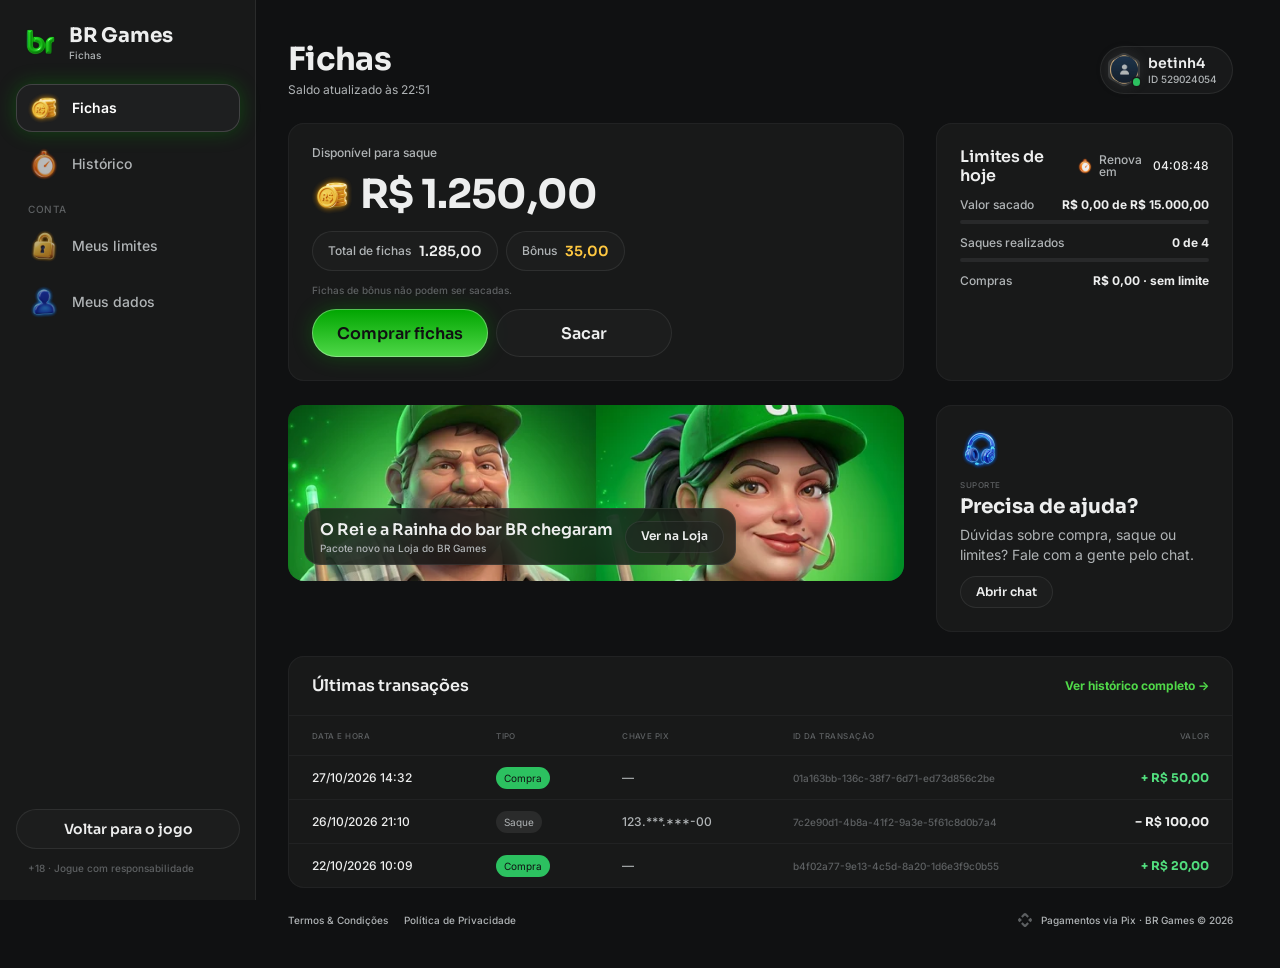
==== commit 5ac527bb: "Header: saldo com dropdown (Saldo total, geral, Bônus, Bônus Fidelidade, livre pra saque, Sacar | Co" ====
--- a/fichas/index.html
+++ b/fichas/index.html
@@ -10,9 +10,9 @@
 <link rel="preconnect" href="https://fonts.googleapis.com">
 <link rel="preconnect" href="https://fonts.gstatic.com" crossorigin>
 <link rel="stylesheet" href="https://fonts.googleapis.com/css2?family=Inter:wght@400;500;600;700&family=Sora:wght@600;700;800&display=swap">
-<link rel="stylesheet" href="../css/tokens.css?v=20261027h">
-<link rel="stylesheet" href="../css/ui.css?v=20261027h">
-<link rel="stylesheet" href="fichas.css?v=20261027h">
+<link rel="stylesheet" href="../css/tokens.css?v=20261117d">
+<link rel="stylesheet" href="../css/ui.css?v=20261117d">
+<link rel="stylesheet" href="fichas.css?v=20261117d">
 </head>
 <body>
 <svg width="0" height="0" style="position:absolute" aria-hidden="true">
@@ -35,6 +35,6 @@
 <div class="veil" id="veil" hidden><section class="drawer" id="drawer" role="dialog" aria-modal="true"></section></div>
 <div class="toast" id="toast"><span class="hint-pill" id="toastTxt"></span></div>
 
-<script src="fichas.js?v=20261027h"></script>
+<script src="fichas.js?v=20261117d"></script>
 </body>
 </html>
--- a/css/tokens.css
+++ b/css/tokens.css
@@ -32,7 +32,7 @@
   /* games */
   --game-truco:#e5484d; --game-paulista:#3b74f5; --game-cacheta:#8752f2; --game-tranca:#2cc160; --game-buraco:#1f9a4a;
   --game-poker:#0fa968; --game-sinuca:#2fa35a; --game-todos:#00b201; --game-domino:#14b8a6; --game-dama:#f76b15; --game-xadrez:#5b6cff;
-  --game-paulista-tint:#3b74f53d; --game-truco-tint:#e5484d3d; --game-cacheta-tint:#8752f23d; --game-buraco-tint:#1f9a4a3d;
+  --game-paulista-tint:#3b74f53d; --game-truco-tint:#e5484d3d; --game-cacheta-tint:#8752f23d; --game-buraco-tint:#1f9a4a3d; --game-poker-tint:#0fa9683d; --game-sinuca-tint:#2fa35a3d;
   /* crew */
   --crew-engenheiro:#4fb3ff; --crew-comandante:#f5c542; --crew-piloto:#ff5a36; --crew-navegador:#e86bff; --crew-explorador:#4dffb8;
   --crew-bar:#ff9f43; --crew-reis:#34d399; --crew-nobru:#3d8bff; --crew-inhui:#ff4fb0;
@@ -40,6 +40,7 @@
   --stake-padrao-top:#215a1e; --stake-padrao-bottom:#182b16; --stake-iniciante-top:#1f9a4a; --stake-iniciante-bottom:#1f502c;
   --table-card-top:#1f5a4a; --table-card-bottom:#0f2e2a; --table-stake:#ffc841;
   --plus-bg:#52de7e; --plus-icon:#101112;
+  --btn-success-top:#52de7e; --btn-success-bg:#1f9a4a; /* DS button-glass ☰ Type=Success (Comprar) */
   /* cards */
   --card-face:#ffffff; --card-border:#9ea2a4; --suit-red:#c72c3d; --suit-black:#141922; --back-top:#256b22; --back-bottom:#163c14;
   /* seat timer */
--- a/css/ui.css
+++ b/css/ui.css
@@ -8,6 +8,7 @@
 [role="button"]{cursor:pointer;-webkit-tap-highlight-color:transparent;-webkit-user-select:none;user-select:none;outline:0}
 input{font:inherit;color:inherit;border:0;background:none;outline:0;padding:0;margin:0;min-width:0}
 img,video{display:block;max-width:100%;user-select:none;-webkit-user-drag:none}
+video::-webkit-media-controls,video::-webkit-media-controls-start-playback-button,video::-webkit-media-controls-overlay-play-button{display:none!important;-webkit-appearance:none} /* sem botão de play: os vídeos são fundo */
 svg{display:block}
 [hidden]{display:none!important}
 .ic{flex:none;object-fit:contain;pointer-events:none}
@@ -50,6 +51,45 @@
 .cpill.bonus .t b{color:var(--text-prize)}
 .cpill .plus{width:20px;height:20px;border-radius:10px;background:var(--plus-bg);display:grid;place-items:center;flex:none}
 .cpill .plus svg{width:12px;height:12px;fill:var(--plus-icon)}
+/* saldo com seta: abre o dropdown (DS header-game ◉ Expanded) */
+.cpill .chev{width:20px;height:20px;display:grid;place-items:center;flex:none}
+.cpill .chev svg{width:10px;height:10px;fill:var(--text-muted);transform:rotate(90deg);transition:transform .2s}
+.cpill.open{box-shadow:inset 0 0 0 1px var(--border-strong)} .cpill.open .chev svg{transform:rotate(-90deg)}
+.hdr .hbuy{flex:1;min-width:0}
+/* dropdown do saldo (DS balance-panel) · celular: preso embaixo do header */
+.baldrop{position:absolute;left:0;right:0;top:64px;bottom:0;z-index:45;background:var(--bga-default-75);animation:fade .15s both}
+.balp{display:flex;flex-direction:column;gap:16px;max-height:100%;overflow:auto;padding:16px 16px 24px;background:var(--bg-subtle);border-radius:0 0 24px 24px;box-shadow:inset 0 -1px 0 var(--hl-subtle),0 16px 40px rgba(0,0,0,.4);animation:balIn .22s cubic-bezier(.2,.8,.2,1) both}
+@keyframes balIn{from{transform:translateY(-12px);opacity:0}}
+.balp .top{display:flex;justify-content:space-between;align-items:flex-start}
+.balp .top small{font:500 12px/1.2 var(--f-ui);color:var(--text-muted)}
+.balp .tv{display:flex;align-items:center;gap:8px;margin-top:4px}
+.balp .tv b{font:700 32px/1.2 var(--f-display);letter-spacing:-.02em;font-variant-numeric:tabular-nums}
+.balp .eye,.balp .x{display:grid;place-items:center;width:28px;height:28px}
+.balp .eye svg{width:20px;height:20px;fill:var(--text-muted)}
+.balp .x svg{width:12px;height:12px;fill:var(--text-muted);transform:rotate(-90deg)}
+.balp .rows{display:flex;flex-direction:column;gap:12px}
+.balp .kv{display:flex;justify-content:space-between;gap:12px;font:400 14px/1.4 var(--f-ui);color:var(--text-muted)}
+.balp .kv b{font-weight:400;color:var(--text-default);font-variant-numeric:tabular-nums;text-align:right}
+.balp hr{border:0;height:1px;background:var(--border-muted);margin:0}
+.balp .acts{display:flex;gap:12px} .balp .acts .btn{flex:1}
+/* Bônus Fidelidade (DS _loyalty-bonus): Resgatar quando tem valor · Juntando com a seta que abre as regras */
+.fid{display:flex;flex-direction:column;gap:12px;padding:8px 12px 8px 8px;border-radius:24px;background:var(--bga-strong-50);box-shadow:inset 0 0 0 1px var(--border-muted)}
+.fid.ready{flex-direction:row;align-items:center;gap:8px}
+.fid .ic{width:28px;height:28px;flex:none}
+.fid .t{flex:1;min-width:0;display:flex;flex-direction:column;gap:2px;text-align:left}
+.fid .t b{font:400 14px/1.3 var(--f-ui);color:var(--text-default)}
+.fid .t small{font:500 10px/1.2 var(--f-ui);color:var(--text-muted)}
+.fid .v{font:400 14px/1 var(--f-ui);font-variant-numeric:tabular-nums}
+.fid .row{display:flex;align-items:center;gap:8px;width:100%}
+.fid .chev{width:20px;height:20px;display:grid;place-items:center;flex:none}
+.fid .chev svg{width:10px;height:10px;fill:var(--text-muted);transform:rotate(90deg);transition:transform .2s}
+.fid.open{border-radius:16px;padding:8px 12px 12px 8px} .fid.open .chev svg{transform:rotate(-90deg)}
+.fid .more{display:flex;flex-direction:column;gap:12px}
+.fid .wk{display:flex;flex-direction:column;gap:4px;padding:12px;border-radius:12px;background:var(--bga-default-50);box-shadow:inset 0 0 0 1px var(--border-muted)}
+.fid .wk small{font:500 12px/1.2 var(--f-ui);color:var(--text-muted)}
+.fid .wk b{font:700 20px/1.2 var(--f-display);color:var(--text-prize);font-variant-numeric:tabular-nums}
+.fid p{margin:0;font:400 12px/1.5 var(--f-ui);color:var(--text-muted)}
+.fid .kv{font-size:12px}
 .hbell{position:relative;width:36px;height:36px;border-radius:18px;background:var(--bga-strong-50);box-shadow:inset 0 0 0 1px var(--border-muted);display:grid;place-items:center;flex:none}
 .hbell .ic{width:28px;height:28px}
 .hbell i{position:absolute;left:28px;top:0;width:8px;height:8px;border-radius:50%;background:var(--notification-error)}
@@ -122,6 +162,7 @@
 .btn.m44{height:44px;border-radius:22px}
 .btn.pri{background:linear-gradient(180deg,var(--btn-primary-top),var(--btn-primary-bg));box-shadow:inset 0 0 0 1px var(--hl),0 0 20px var(--glow-info);color:var(--btn-primary-text)}
 .btn.sec{background:var(--bga-strong-50);box-shadow:inset 0 0 0 1px var(--border-muted);color:var(--text-default)}
+.btn.ok{background:linear-gradient(180deg,var(--btn-success-top),var(--btn-success-bg));box-shadow:inset 0 0 0 1px var(--hl),0 0 20px var(--glow-success);color:#fff}
 .btn:disabled,.btn.dis{background:var(--btn-disabled-bg);box-shadow:none;color:var(--btn-disabled-text);pointer-events:none}
 .btn.danger-txt{background:none;box-shadow:none;color:var(--text-error);font:500 14px/1 var(--f-ui)}
 .btn.fill{flex:1;min-width:0}
@@ -136,9 +177,9 @@
 .bicon.s28{width:28px;height:28px;border-radius:14px}.bicon.s28 svg{width:16px;height:16px}
 
 /* ---------- tag ---------- */
-.tag{display:inline-flex;align-items:center;gap:4px;padding:2px 8px;border-radius:999px;font:600 12px/14px var(--f-display);white-space:nowrap;flex:none}
+.tag{display:inline-flex;align-items:center;gap:4px;padding:2px 8px;border-radius:999px;font:400 12px/18px var(--f-ui);white-space:nowrap;flex:none}
 .tag.neutral{background:#ffffff14;color:var(--text-muted)}
-.tag.gold{background:#50d84929;color:var(--text-brand);box-shadow:inset 0 0 0 1px #b3f6ad8c}
+.tag.gold{padding:3px 8px;background:#50d84929;color:#fff;box-shadow:inset 0 0 0 1px #b3f6ad8c}
 .tag.success{background:var(--sys-success);color:var(--bg-default)}
 .tag.danger{background:var(--sys-error);color:var(--text-default)}
 .tag.info{background:var(--sys-info);color:var(--text-default)}
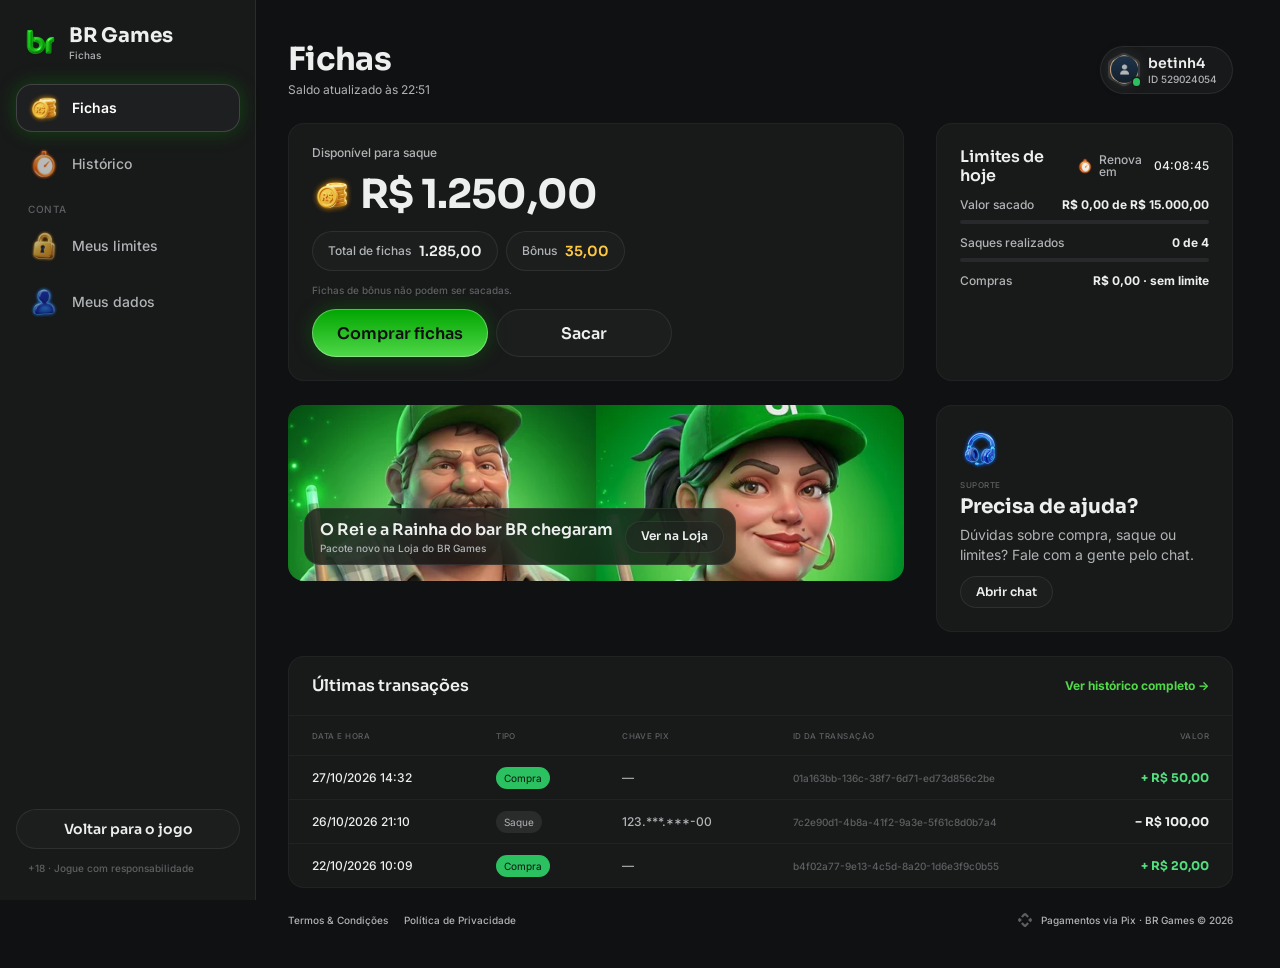
==== commit 4739dbe6: "Loja como na produção + promoção: pacotes a R$ 9,90 com as famílias da página Skins, pacote da marca" ====
--- a/fichas/index.html
+++ b/fichas/index.html
@@ -10,9 +10,9 @@
 <link rel="preconnect" href="https://fonts.googleapis.com">
 <link rel="preconnect" href="https://fonts.gstatic.com" crossorigin>
 <link rel="stylesheet" href="https://fonts.googleapis.com/css2?family=Inter:wght@400;500;600;700&family=Sora:wght@600;700;800&display=swap">
-<link rel="stylesheet" href="../css/tokens.css?v=20261117d">
-<link rel="stylesheet" href="../css/ui.css?v=20261117d">
-<link rel="stylesheet" href="fichas.css?v=20261117d">
+<link rel="stylesheet" href="../css/tokens.css?v=20261119a">
+<link rel="stylesheet" href="../css/ui.css?v=20261119a">
+<link rel="stylesheet" href="fichas.css?v=20261119a">
 </head>
 <body>
 <svg width="0" height="0" style="position:absolute" aria-hidden="true">
@@ -35,6 +35,6 @@
 <div class="veil" id="veil" hidden><section class="drawer" id="drawer" role="dialog" aria-modal="true"></section></div>
 <div class="toast" id="toast"><span class="hint-pill" id="toastTxt"></span></div>
 
-<script src="fichas.js?v=20261117d"></script>
+<script src="fichas.js?v=20261119a"></script>
 </body>
 </html>
--- a/css/tokens.css
+++ b/css/tokens.css
@@ -36,6 +36,8 @@
   /* crew */
   --crew-engenheiro:#4fb3ff; --crew-comandante:#f5c542; --crew-piloto:#ff5a36; --crew-navegador:#e86bff; --crew-explorador:#4dffb8;
   --crew-bar:#ff9f43; --crew-reis:#34d399; --crew-nobru:#3d8bff; --crew-inhui:#ff4fb0;
+  /* famílias da página Skins (mesma cor da chamada do Truco) */
+  --crew-laje:#ff7f50; --crew-portaria:#3ddc84; --crew-live:#b45cff; --crew-feira:#ffa62b; --crew-navalha:#ff4fb0; --crew-varzea:#5be37d; --crew-oficina:#3db8ff; --crew-posto:#ff3b4a; --crew-fliper:#a45cff; --crew-grau:#4fa3ff; --crew-palpite:#f2b233;
   /* stake / table */
   --stake-padrao-top:#215a1e; --stake-padrao-bottom:#182b16; --stake-iniciante-top:#1f9a4a; --stake-iniciante-bottom:#1f502c;
   --table-card-top:#1f5a4a; --table-card-bottom:#0f2e2a; --table-stake:#ffc841;
--- a/css/ui.css
+++ b/css/ui.css
@@ -60,10 +60,9 @@
 .baldrop{position:absolute;left:0;right:0;top:64px;bottom:0;z-index:45;background:var(--bga-default-75);animation:fade .15s both}
 .balp{display:flex;flex-direction:column;gap:16px;max-height:100%;overflow:auto;padding:16px 16px 24px;background:var(--bg-subtle);border-radius:0 0 24px 24px;box-shadow:inset 0 -1px 0 var(--hl-subtle),0 16px 40px rgba(0,0,0,.4);animation:balIn .22s cubic-bezier(.2,.8,.2,1) both}
 @keyframes balIn{from{transform:translateY(-12px);opacity:0}}
-.balp .top{display:flex;justify-content:space-between;align-items:flex-start}
+.balp .top{display:flex;justify-content:space-between;align-items:center}
 .balp .top small{font:500 12px/1.2 var(--f-ui);color:var(--text-muted)}
-.balp .tv{display:flex;align-items:center;gap:8px;margin-top:4px}
-.balp .tv b{font:700 32px/1.2 var(--f-display);letter-spacing:-.02em;font-variant-numeric:tabular-nums}
+.balp .tv{display:flex;align-items:center;gap:4px}
 .balp .eye,.balp .x{display:grid;place-items:center;width:28px;height:28px}
 .balp .eye svg{width:20px;height:20px;fill:var(--text-muted)}
 .balp .x svg{width:12px;height:12px;fill:var(--text-muted);transform:rotate(-90deg)}
